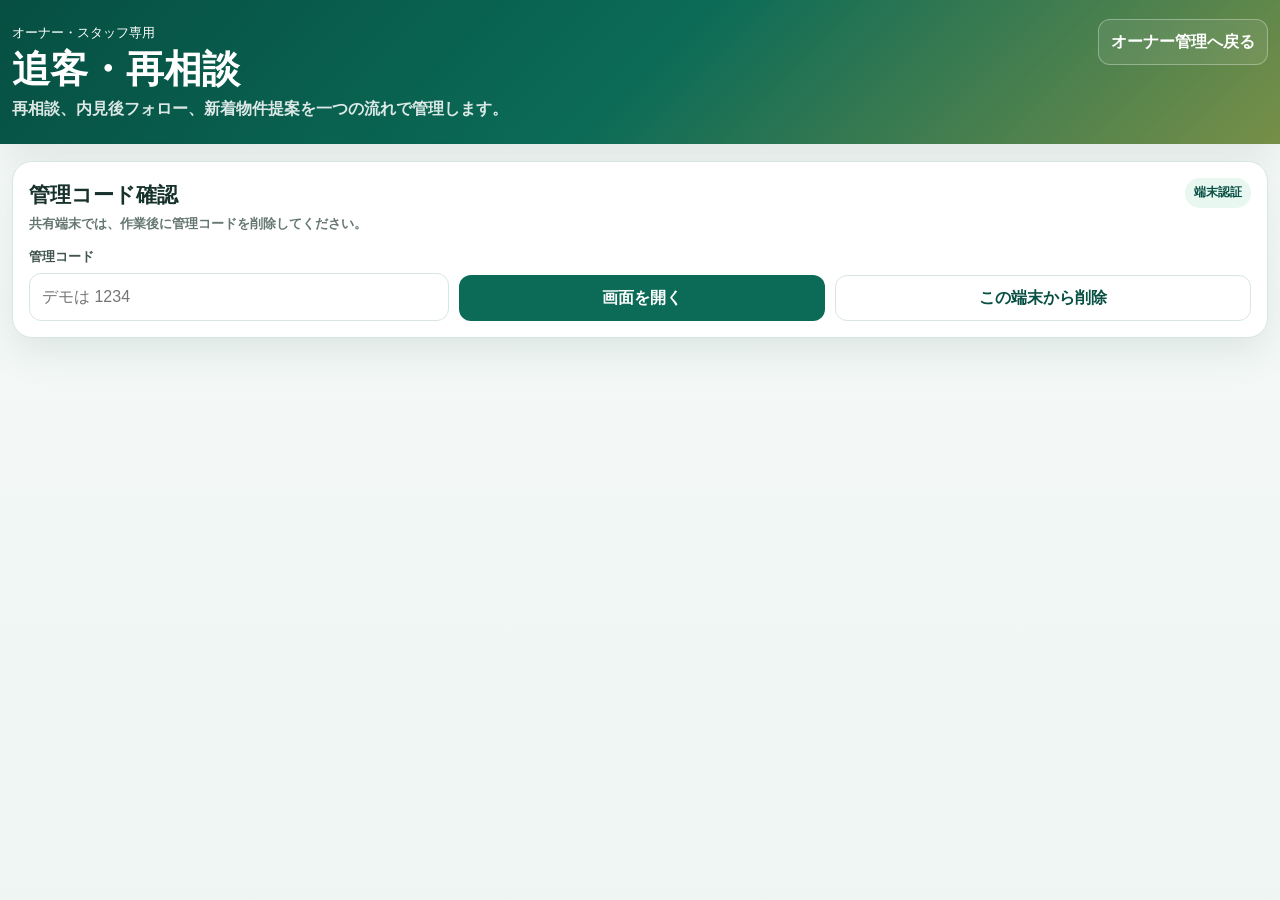
==== followup.html @ 40e758fb "feat(estate): prepare ESTATE-NEXT-8 follow-up center" ====
<!doctype html>
<html lang="ja">
<head>
  <meta charset="utf-8">
  <meta name="viewport" content="width=device-width,initial-scale=1,viewport-fit=cover">
  <meta name="description" content="DPRO 不動産・賃貸内見 LINEの追客・再相談管理画面です。">
  <title>DPRO 不動産・賃貸内見｜追客・再相談</title>
  <style>
    :root{--bg:#eef5f2;--card:#fff;--text:#17312b;--muted:#657771;--line:#d8e6e0;--main:#0b6b57;--main2:#064f42;--soft:#e8f7f0;--blue:#245dbf;--blue-soft:#eef4ff;--warn:#a56800;--warn-soft:#fff5dd;--danger:#b52b24;--danger-soft:#fff0ef;--shadow:0 14px 38px rgba(13,65,50,.10);--radius:20px}
    *{box-sizing:border-box}html{scroll-behavior:smooth}body{margin:0;min-height:100vh;background:linear-gradient(180deg,#f8fbfa,var(--bg));color:var(--text);font-family:-apple-system,BlinkMacSystemFont,"Segoe UI","Hiragino Sans","Yu Gothic",Meiryo,sans-serif;font-size:16px;line-height:1.65}button,input,select,textarea{font:inherit}button{cursor:pointer}button:disabled{opacity:.5;cursor:not-allowed}.hidden{display:none!important}
    .top{background:linear-gradient(135deg,var(--main2),var(--main),#778f48);color:#fff;padding:19px 0 22px;box-shadow:var(--shadow)}.wrap{width:min(1380px,calc(100% - 24px));margin:auto}.top-row{display:flex;align-items:flex-start;justify-content:space-between;gap:16px}.top h1{margin:2px 0 3px;font-size:clamp(25px,4vw,38px);line-height:1.2}.top p{margin:0;color:rgba(255,255,255,.86);font-weight:750}.back{display:inline-flex;text-decoration:none;border:1px solid rgba(255,255,255,.32);border-radius:12px;color:#fff;padding:9px 12px;font-weight:900;background:rgba(255,255,255,.08)}
    main{padding:17px 0 45px}.card{background:var(--card);border:1px solid var(--line);border-radius:var(--radius);box-shadow:var(--shadow);padding:16px;margin-bottom:14px}.card-head{display:flex;align-items:flex-start;justify-content:space-between;gap:12px;margin-bottom:12px}.card h2{margin:0;font-size:21px}.desc{color:var(--muted);font-size:13px;font-weight:750}.pill{display:inline-flex;border-radius:999px;padding:5px 9px;background:var(--soft);color:var(--main2);font-size:12px;font-weight:950}.pill.blue{background:var(--blue-soft);color:#1f4e9f}.pill.warn{background:var(--warn-soft);color:#805100}.pill.danger{background:var(--danger-soft);color:#8e211b}
    .auth-grid{display:grid;grid-template-columns:minmax(220px,420px) auto auto;gap:10px;align-items:end}.field label{display:block;color:#42564f;font-size:13px;font-weight:900;margin-bottom:5px}.input,.select,.textarea{width:100%;min-height:48px;border:1px solid var(--line);border-radius:12px;background:#fff;color:var(--text);padding:10px 12px;outline:none}.textarea{min-height:130px;resize:vertical}.input:focus,.select:focus,.textarea:focus{border-color:#79b5a1;box-shadow:0 0 0 4px rgba(11,107,87,.10)}.btn{border:0;border-radius:12px;min-height:46px;padding:9px 14px;background:var(--main);color:#fff;font-weight:950}.btn.secondary{background:var(--soft);color:var(--main2);border:1px solid #cae7dc}.btn.light{background:#fff;color:var(--main2);border:1px solid var(--line)}.btn.blue{background:var(--blue)}.btn.warn{background:var(--warn)}.btn.danger{background:var(--danger)}
    .tabs{display:flex;gap:7px;flex-wrap:wrap;position:sticky;top:0;z-index:8;background:rgba(238,245,242,.94);backdrop-filter:blur(12px);padding:9px 0}.tab{border:1px solid var(--line);background:#fff;color:#34463f;border-radius:999px;padding:8px 12px;font-size:13px;font-weight:950}.tab.active{background:var(--main);border-color:var(--main);color:#fff}.panel{display:none}.panel.active{display:block}
    .kpi{display:grid;grid-template-columns:repeat(4,minmax(0,1fr));gap:10px;margin-bottom:14px}.kpi-box{background:#fff;border:1px solid var(--line);border-radius:15px;padding:13px}.kpi-box strong{display:block;font-size:28px;line-height:1.15}.kpi-box span{color:var(--muted);font-size:12px;font-weight:900}.grid2{display:grid;grid-template-columns:1fr 1fr;gap:13px}.list{display:grid;gap:9px}.item{border:1px solid var(--line);border-radius:15px;padding:12px;background:#fff}.item-top{display:flex;justify-content:space-between;gap:10px;align-items:flex-start}.item-title{font-size:16px;font-weight:950}.meta{margin-top:3px;color:var(--muted);font-size:12px;font-weight:780}.note{margin-top:8px;background:#f7faf8;border:1px solid #e8efec;border-radius:10px;padding:8px;font-size:12px}.actions{display:flex;gap:7px;flex-wrap:wrap;margin-top:9px}.small{border:1px solid var(--line);border-radius:999px;background:#fff;color:#33463f;padding:7px 10px;font-size:12px;font-weight:900}.small.main{background:var(--soft);border-color:#cce8dc;color:var(--main2)}.small.blue{background:var(--blue-soft);border-color:#d8e4ff;color:#1d4ed8}.small.warn{background:var(--warn-soft);border-color:#f4dca8;color:#92400e}.small.danger{background:var(--danger-soft);border-color:#ffd0d0;color:#991b1b}
    .toolbar{display:grid;grid-template-columns:minmax(220px,1fr) minmax(180px,.45fr) auto;gap:9px;align-items:end;margin-bottom:12px}.candidate-grid{display:grid;grid-template-columns:repeat(3,minmax(0,1fr));gap:11px}.candidate{border:1px solid var(--line);border-radius:16px;background:#fff;padding:12px}.score{font-size:23px;font-weight:950;color:var(--main2)}.reason-list{display:flex;gap:5px;flex-wrap:wrap;margin-top:8px}.reason{border-radius:999px;background:var(--soft);color:var(--main2);font-size:11px;font-weight:900;padding:4px 7px}.excluded{border-left:4px solid var(--danger)}
    .form-grid{display:grid;grid-template-columns:1fr 1fr;gap:10px}.empty{border:1px dashed #bfd3cb;border-radius:14px;padding:20px;text-align:center;color:var(--muted);font-weight:850;background:#fbfdfc}.notice{border:1px solid #cbe7dc;background:var(--soft);color:var(--main2);border-radius:13px;padding:10px 12px;font-size:13px;font-weight:800;margin-top:9px}.notice.warn{background:var(--warn-soft);color:#784b00;border-color:#f1d99e}.toast{position:fixed;right:17px;bottom:17px;z-index:50;max-width:min(480px,calc(100vw - 34px));background:#064e3b;color:#fff;border-radius:13px;padding:12px 14px;box-shadow:0 18px 42px rgba(0,0,0,.22);opacity:0;transform:translateY(15px);pointer-events:none;transition:.18s;font-weight:850}.toast.show{opacity:1;transform:none}.toast.error{background:#7f1d1d}
    dialog{width:min(720px,calc(100% - 24px));border:0;border-radius:20px;padding:0;box-shadow:0 28px 80px rgba(0,0,0,.28);color:var(--text)}dialog::backdrop{background:rgba(5,30,24,.55);backdrop-filter:blur(3px)}.dialog-head{display:flex;justify-content:space-between;gap:10px;padding:17px;border-bottom:1px solid var(--line)}.dialog-body{padding:17px}
    @media(max-width:980px){.candidate-grid{grid-template-columns:1fr 1fr}.grid2{grid-template-columns:1fr}.kpi{grid-template-columns:1fr 1fr}}@media(max-width:660px){.top-row{display:block}.back{margin-top:10px}.auth-grid,.toolbar,.form-grid,.candidate-grid{grid-template-columns:1fr}.btn{width:100%}.actions .btn,.actions .small{width:auto;flex:1}.tabs{overflow:auto;flex-wrap:nowrap}.tab{white-space:nowrap}}
  </style>
</head>
<body>
  <header class="top">
    <div class="wrap top-row">
      <div><small>オーナー・スタッフ専用</small><h1>追客・再相談</h1><p>再相談、内見後フォロー、新着物件提案を一つの流れで管理します。</p></div>
      <a class="back" id="ownerBackLink" href="owner.html">オーナー管理へ戻る</a>
    </div>
  </header>

  <main class="wrap">
    <section class="card" id="authCard">
      <div class="card-head"><div><h2>管理コード確認</h2><div class="desc">共有端末では、作業後に管理コードを削除してください。</div></div><span class="pill">端末認証</span></div>
      <div class="auth-grid">
        <div class="field"><label for="adminCodeInput">管理コード</label><input class="input" id="adminCodeInput" type="password" autocomplete="current-password" placeholder="デモは 1234"></div>
        <button class="btn" id="loginBtn">画面を開く</button>
        <button class="btn light" id="clearCodeBtn">この端末から削除</button>
      </div>
    </section>

    <section id="appArea" class="hidden">
      <div class="tabs">
        <button class="tab active" data-panel="today">今日の追客</button>
        <button class="tab" data-panel="revisit">再相談依頼</button>
        <button class="tab" data-panel="proposal">物件提案</button>
        <button class="tab" data-panel="exclusion">除外条件</button>
      </div>

      <section class="panel active" id="panel-today">
        <div class="kpi" id="kpiArea"></div>
        <div class="card">
          <div class="card-head"><div><h2>今日対応する追客</h2><div class="desc">期限超過・本日期限・高優先度を先に表示します。</div></div><button class="btn secondary" id="generateBtn">内見後・再相談タスクを作成</button></div>
          <div class="list" id="taskList"></div>
        </div>
      </section>

      <section class="panel" id="panel-revisit">
        <div class="card">
          <div class="card-head"><div><h2>お客様からの再相談依頼</h2><div class="desc">「前回の条件でもう一度探す」から届いた依頼です。</div></div><button class="btn secondary" id="reloadRevisitBtn">最新に更新</button></div>
          <div class="list" id="revisitList"></div>
        </div>
      </section>

      <section class="panel" id="panel-proposal">
        <div class="card">
          <div class="card-head"><div><h2>条件に合う物件候補</h2><div class="desc">希望条件、除外条件、過去の提案履歴を照合します。</div></div><span class="pill blue">個別LINEコピー</span></div>
          <div class="toolbar">
            <div class="field"><label for="proposalCustomerSelect">対象顧客</label><select class="select" id="proposalCustomerSelect"><option value="">顧客を選択してください</option></select></div>
            <div class="field"><label for="includeProposedSelect">過去提案</label><select class="select" id="includeProposedSelect"><option value="0">除外する</option><option value="1">再表示する</option></select></div>
            <button class="btn" id="loadCandidateBtn">候補を表示</button>
          </div>
          <div class="notice" id="candidateSummary">対象顧客を選ぶと候補を計算します。</div>
          <div class="candidate-grid" id="candidateGrid" style="margin-top:12px"></div>
        </div>
      </section>

      <section class="panel" id="panel-exclusion">
        <div class="card">
          <div class="card-head"><div><h2>提案しない条件</h2><div class="desc">過去に断られた物件・地域・キーワードを保存し、候補から除外します。</div></div><span class="pill warn">誤提案防止</span></div>
          <div class="field"><label for="exclusionCustomerSelect">対象顧客</label><select class="select" id="exclusionCustomerSelect"><option value="">顧客を選択してください</option></select></div>
          <div class="form-grid" style="margin-top:10px">
            <div class="field"><label for="excludedPropertyIds">除外物件ID</label><textarea class="textarea" id="excludedPropertyIds" placeholder="カンマまたは改行で区切る"></textarea></div>
            <div class="field"><label for="excludedAreas">除外エリア</label><textarea class="textarea" id="excludedAreas" placeholder="例：中央区、駅南"></textarea></div>
            <div class="field"><label for="excludedKeywords">除外キーワード</label><textarea class="textarea" id="excludedKeywords" placeholder="例：1階、築古、坂道"></textarea></div>
            <div>
              <div class="field"><label for="maxRentOverride">家賃上限の上書き</label><input class="input" id="maxRentOverride" type="number" min="0" step="1000" placeholder="未入力なら希望条件を使用"></div>
              <div class="field"><label for="exclusionMemo">社内メモ</label><textarea class="textarea" id="exclusionMemo" placeholder="除外した理由や接客時の注意"></textarea></div>
            </div>
          </div>
          <div class="actions"><button class="btn" id="saveExclusionBtn">除外条件を保存</button><button class="btn light" id="clearExclusionBtn">入力をクリア</button></div>
          <div class="notice" id="exclusionNotice">対象顧客を選択してください。</div>
        </div>
      </section>
    </section>
  </main>

  <dialog id="messageDialog">
    <form method="dialog" onsubmit="return false">
      <div class="dialog-head"><div><h2 style="margin:0">個別LINE文面</h2><div class="desc" id="messageTarget">対象を確認してください。</div></div><button class="btn light" id="closeMessageBtn">閉じる</button></div>
      <div class="dialog-body">
        <input type="hidden" id="messageCustomerId"><input type="hidden" id="messagePropertyId"><input type="hidden" id="messageTaskId"><input type="hidden" id="messageScore">
        <div class="field"><label for="messagePreview">送信前確認・編集</label><textarea class="textarea" id="messagePreview" style="min-height:260px"></textarea></div>
        <div class="notice">自動送信は行いません。内容を確認してからコピーします。</div>
        <div class="actions"><button class="btn" id="copyMessageBtn">確認した文面をコピー</button></div>
      </div>
    </form>
  </dialog>

  <div class="toast" id="toast"></div>
  <script src="config.js?v=estate-next-8"></script>
  <script src="followup-api.js?v=estate-next-8"></script>
  <script>
    'use strict';
    const CONFIG=window.DPRO_ESTATE_CONFIG||{};
    const API=window.DPRO_ESTATE_FOLLOWUP_API;
    const STORAGE_KEY=CONFIG.storage?.adminCode||'dpro_estate_admin_code';
    const PANEL_KEY=CONFIG.storage?.followupPanel||'dpro_estate_followup_panel';
    const state={adminCode:'',authenticated:false,tasks:[],revisits:[],customers:[],candidates:[],exclusions:null,busy:false,currentPanel:'today',selectedCandidate:null};
    const $=id=>document.getElementById(id);
    const esc=value=>String(value??'').replace(/[&<>"']/g,c=>({'&':'&amp;','<':'&lt;','>':'&gt;','"':'&quot;',"'":'&#39;'}[c]));
    const today=()=>new Intl.DateTimeFormat('sv-SE',{timeZone:'Asia/Tokyo',year:'numeric',month:'2-digit',day:'2-digit'}).format(new Date());
    const fmtDate=value=>value?String(value).replaceAll('-','/'):'未設定';
    const yen=value=>Number(value||0).toLocaleString('ja-JP')+'円';
    const splitValues=value=>String(value||'').split(/[\n,、]/).map(v=>v.trim()).filter(Boolean).slice(0,100);
    function toast(message,type='ok'){const el=$('toast');el.textContent=message;el.className=`toast ${type==='error'?'error ':''}show`;clearTimeout(window.__fuToast);window.__fuToast=setTimeout(()=>el.className='toast',3500)}
    function pill(status){let cls='';if(['未対応','受付','保留'].includes(status))cls='warn';if(['対応中','コピー済み','内見希望'].includes(status))cls='blue';if(['取消','見送り'].includes(status))cls='danger';return `<span class="pill ${cls}">${esc(status||'未設定')}</span>`}
    function setBusy(flag){state.busy=flag;document.querySelectorAll('button').forEach(button=>button.disabled=flag)}
    async function legacy(path,query={}){const url=new URL((CONFIG.apiBase||'')+path);Object.entries(query).forEach(([k,v])=>{if(v!==''&&v!==null&&v!==undefined)url.searchParams.set(k,v)});const headers={'X-DPRO-Admin-Code':state.adminCode,'X-Admin-Code':state.adminCode};const response=await fetch(url,{headers,cache:'no-store'});const data=await response.json().catch(()=>({}));if(!response.ok||data?.ok===false)throw new Error(data?.error||`既存APIエラー ${response.status}`);return data}

    document.addEventListener('DOMContentLoaded',()=>{
      $('ownerBackLink').href=`${CONFIG.pageBase||'.'}/owner.html?v=estate-next-8`;
      state.adminCode=localStorage.getItem(STORAGE_KEY)||'';
      const demo=new URLSearchParams(location.search).get(CONFIG.demo?.queryKey||'demo')===(CONFIG.demo?.queryValue||'1');
      if(!state.adminCode&&demo)state.adminCode=CONFIG.demo?.adminCode||'1234';
      $('adminCodeInput').value=state.adminCode;
      document.querySelectorAll('.tab').forEach(button=>button.addEventListener('click',()=>openPanel(button.dataset.panel)));
      $('loginBtn').addEventListener('click',()=>authenticate(false));$('clearCodeBtn').addEventListener('click',clearCode);
      $('generateBtn').addEventListener('click',generateTasks);$('reloadRevisitBtn').addEventListener('click',loadRevisits);
      $('loadCandidateBtn').addEventListener('click',loadCandidates);$('proposalCustomerSelect').addEventListener('change',syncCustomerSelects);$('exclusionCustomerSelect').addEventListener('change',loadExclusions);
      $('saveExclusionBtn').addEventListener('click',saveExclusions);$('clearExclusionBtn').addEventListener('click',clearExclusionForm);
      $('closeMessageBtn').addEventListener('click',()=>$('messageDialog').close());$('copyMessageBtn').addEventListener('click',copyProposalMessage);
      const remembered=localStorage.getItem(PANEL_KEY)||'today';openPanel(['today','revisit','proposal','exclusion'].includes(remembered)?remembered:'today',false);
      if(state.adminCode)authenticate(true);
    });

    async function authenticate(silent){state.adminCode=$('adminCodeInput').value.trim();if(!state.adminCode){if(!silent)toast('管理コードを入力してください。','error');return}try{setBusy(true);await legacy('/api/admin/login');localStorage.setItem(STORAGE_KEY,state.adminCode);state.authenticated=true;$('authCard').classList.add('hidden');$('appArea').classList.remove('hidden');await Promise.all([loadTasks(),loadRevisits(),loadCustomers()]);if(!silent)toast('追客画面を開きました。')}catch(error){state.authenticated=false;$('authCard').classList.remove('hidden');$('appArea').classList.add('hidden');if(!silent)toast(error.message,'error')}finally{setBusy(false)}}
    function clearCode(){localStorage.removeItem(STORAGE_KEY);state.adminCode='';state.authenticated=false;$('adminCodeInput').value='';$('authCard').classList.remove('hidden');$('appArea').classList.add('hidden');toast('この端末の管理コードを削除しました。')}
    async function openPanel(name,load=true){state.currentPanel=name;localStorage.setItem(PANEL_KEY,name);document.querySelectorAll('.tab').forEach(b=>b.classList.toggle('active',b.dataset.panel===name));document.querySelectorAll('.panel').forEach(p=>p.classList.toggle('active',p.id===`panel-${name}`));if(!load||!state.authenticated)return;if(name==='today')await loadTasks();if(name==='revisit')await loadRevisits();if((name==='proposal'||name==='exclusion')&&!state.customers.length)await loadCustomers()}

    async function loadTasks(){try{const data=await API.listTasks(state.adminCode,{status:'open',limit:200});state.tasks=data.tasks||[];renderTasks();renderKpi()}catch(error){toast(error.message,'error')}}
    async function loadRevisits(){try{const data=await API.listRevisits(state.adminCode,{status:'open',limit:200});state.revisits=data.revisit_requests||[];renderRevisits();renderKpi()}catch(error){toast(error.message,'error')}}
    async function loadCustomers(){try{const data=await legacy('/api/admin/customers',{limit:200});state.customers=data.customers||[];const options='<option value="">顧客を選択してください</option>'+state.customers.map(c=>`<option value="${esc(c.id)}">${esc(c.customer_name||'名前未入力')}｜${esc(c.phone||'')}</option>`).join('');$('proposalCustomerSelect').innerHTML=options;$('exclusionCustomerSelect').innerHTML=options}catch(error){toast(error.message,'error')}}
    function renderKpi(){const open=state.tasks.filter(t=>!['完了','取消'].includes(t.status));const overdue=open.filter(t=>t.due_date&&t.due_date<today()).length;const dueToday=open.filter(t=>t.due_date===today()).length;const revisit=state.revisits.filter(r=>!['完了','取消'].includes(r.status)).length;$('kpiArea').innerHTML=`<div class="kpi-box"><strong>${open.length}</strong><span>未完了の追客</span></div><div class="kpi-box"><strong>${overdue}</strong><span>期限超過</span></div><div class="kpi-box"><strong>${dueToday}</strong><span>本日期限</span></div><div class="kpi-box"><strong>${revisit}</strong><span>再相談依頼</span></div>`}
    function renderTasks(){const rows=[...state.tasks].sort((a,b)=>`${a.due_date||'9999'}${a.priority==='高'?'0':'1'}`.localeCompare(`${b.due_date||'9999'}${b.priority==='高'?'0':'1'}`));$('taskList').innerHTML=rows.length?rows.map(taskHtml).join(''):'<div class="empty">未完了の追客はありません。</div>'}
    function taskHtml(t){const due=t.due_date?(t.due_date<today()?'期限超過：':'期限：')+fmtDate(t.due_date):'期限未設定';return `<article class="item"><div class="item-top"><div><div class="item-title">${esc(t.customer_name||'顧客')}様｜${esc(t.summary||taskTypeLabel(t.task_type))}</div><div class="meta">${esc(taskTypeLabel(t.task_type))} / ${esc(due)} / 担当：${esc(t.assigned_staff_name||'未設定')} / 優先度：${esc(t.priority||'通常')}</div></div>${pill(t.status)}</div><div class="note">${esc(t.memo||'メモなし')}</div><div class="actions"><button class="small blue" onclick="updateTaskStatus('${esc(t.id)}','対応中')">対応開始</button><button class="small main" onclick="openTaskMessage('${esc(t.id)}')">LINE文面</button><button class="small" onclick="openProposalForCustomer('${esc(t.customer_id)}','${esc(t.id)}')">物件候補</button><button class="small warn" onclick="postponeTask('${esc(t.id)}')">3日延期</button><button class="small" onclick="updateTaskStatus('${esc(t.id)}','完了')">完了</button></div></article>`}
    function taskTypeLabel(type){return {post_viewing:'内見後フォロー',revisit:'再相談対応',new_property:'新着物件提案',manual:'手動追客'}[type]||'追客'}
    async function generateTasks(){try{setBusy(true);const data=await API.generateTasks(state.adminCode);toast(`追客タスクを${data.created_count||0}件追加しました。`);await Promise.all([loadTasks(),loadRevisits()])}catch(error){toast(error.message,'error')}finally{setBusy(false)}}
    async function updateTaskStatus(id,status,dueDate=null){const task=state.tasks.find(t=>String(t.id)===String(id));if(!task)return;try{await API.updateTask(state.adminCode,{id,status,due_date:dueDate===null?task.due_date:dueDate,operation_id:API.newOperationId('task-status')});toast('追客状態を更新しました。');await loadTasks()}catch(error){toast(error.message,'error')}}
    async function postponeTask(id){const base=new Date();base.setDate(base.getDate()+3);await updateTaskStatus(id,'保留',base.toISOString().slice(0,10))}

    function renderRevisits(){$('revisitList').innerHTML=state.revisits.length?state.revisits.map(revisitHtml).join(''):'<div class="empty">新しい再相談依頼はありません。</div>'}
    function revisitHtml(r){const pref=r.preference_snapshot||{};const areas=Array.isArray(pref.desired_areas)?pref.desired_areas.join('・'):'未設定';return `<article class="item"><div class="item-top"><div><div class="item-title">顧客ID ${esc(r.customer_id)}｜${r.request_type==='new_search'?'新しい条件で探す':'前回条件でもう一度探す'}</div><div class="meta">受付：${fmtDate(String(r.created_at||'').slice(0,10))} / 期限：${fmtDate(r.due_date)} / 担当：${esc(r.assigned_staff_name||'未設定')}</div></div>${pill(r.status)}</div><div class="note">希望エリア：${esc(areas)} / 家賃上限：${pref.max_rent?yen(pref.max_rent):'未設定'} / 間取り：${esc((pref.floor_plans||[]).join('・')||'未設定')}<br>${esc(r.staff_memo||'')}</div><div class="actions"><button class="small blue" onclick="updateRevisit('${esc(r.id)}','対応中')">対応開始</button><button class="small" onclick="openProposalForCustomer('${esc(r.customer_id)}','')">物件候補</button><button class="small main" onclick="updateRevisit('${esc(r.id)}','完了')">完了</button><button class="small danger" onclick="updateRevisit('${esc(r.id)}','取消')">取消</button></div></article>`}
    async function updateRevisit(id,status){try{await API.updateRevisit(state.adminCode,{id,status,due_date:status==='対応中'?today():undefined,operation_id:API.newOperationId('revisit-status')});toast('再相談依頼を更新しました。');await Promise.all([loadRevisits(),loadTasks()])}catch(error){toast(error.message,'error')}}

    function syncCustomerSelects(){const id=$('proposalCustomerSelect').value;if(id)$('exclusionCustomerSelect').value=id}
    async function openProposalForCustomer(customerId,taskId){await openPanel('proposal');$('proposalCustomerSelect').value=customerId;$('proposalCustomerSelect').dataset.taskId=taskId||'';await loadCandidates()}
    async function loadCandidates(){const customerId=$('proposalCustomerSelect').value;if(!customerId){toast('対象顧客を選択してください。','error');return}try{setBusy(true);const data=await API.candidates(state.adminCode,customerId,$('includeProposedSelect').value==='1');state.candidates=data.candidates||[];state.exclusions=data.exclusions||null;const customer=state.customers.find(c=>String(c.id)===String(customerId));$('candidateSummary').textContent=`${customer?.customer_name||'対象顧客'}様：候補${state.candidates.length}件 / 除外${data.excluded_count||0}件 / 過去提案${data.proposed_count||0}件`;$('candidateGrid').innerHTML=state.candidates.length?state.candidates.map(candidateHtml).join(''):'<div class="empty">現在の条件に合う未提案物件はありません。</div>'}catch(error){toast(error.message,'error')}finally{setBusy(false)}}
    function candidateHtml(row){const p=row.property||{};return `<article class="candidate"><div class="item-top"><div><div class="item-title">${esc(p.property_name||'物件名未設定')}</div><div class="meta">${esc(p.area_name||'-')} / ${yen((p.rent_amount||0)+(p.management_fee||0))} / ${esc(p.floor_plan||'-')}</div></div><div class="score">${Number(row.match_score||0)}点</div></div><div class="reason-list">${(row.match_reasons||[]).map(reason=>`<span class="reason">${esc(reason)}</span>`).join('')}</div><div class="note">${esc(p.public_memo||p.internal_memo||p.address||'')}</div><div class="actions"><button class="small main" onclick="openProposalMessage('${esc(p.id)}')">提案文面</button><button class="small danger" onclick="excludeProperty('${esc(p.id)}')">この物件を除外</button></div></article>`}
    function openProposalMessage(propertyId){const candidate=state.candidates.find(c=>String(c.property?.id)===String(propertyId));if(!candidate)return;const p=candidate.property||{};const customerId=$('proposalCustomerSelect').value;const customer=state.customers.find(c=>String(c.id)===String(customerId));state.selectedCandidate=candidate;$('messageCustomerId').value=customerId;$('messagePropertyId').value=propertyId;$('messageTaskId').value=$('proposalCustomerSelect').dataset.taskId||'';$('messageScore').value=String(candidate.match_score||0);$('messageTarget').textContent=`${customer?.customer_name||'お客様'}様｜${p.property_name||'物件'}`;$('messagePreview').value=`${customer?.customer_name||''}様\n\nご希望条件に近い物件が見つかりましたので、ご案内いたします。\n\n【${p.property_name||'物件名'}】\nエリア：${p.area_name||'-'}\n家賃・管理費：約${yen((p.rent_amount||0)+(p.management_fee||0))}\n間取り：${p.floor_plan||'-'}\n\nご興味がありましたら、内見可能な日時をいくつかお知らせください。\n内容をご確認のうえ、ご不明点もお気軽にご連絡ください。`;$('messageDialog').showModal()}
    async function copyProposalMessage(){const text=$('messagePreview').value.trim();if(!text){toast('文面を確認してください。','error');return}const candidate=state.selectedCandidate||{};const p=candidate.property||{};try{await navigator.clipboard.writeText(text);await API.createProposal(state.adminCode,{customer_id:$('messageCustomerId').value,property_id:$('messagePropertyId').value,followup_task_id:$('messageTaskId').value||null,proposal_status:'コピー済み',match_score:Number($('messageScore').value||0),match_reasons:candidate.match_reasons||[],property_name:p.property_name,area_name:p.area_name,rent_amount:(p.rent_amount||0)+(p.management_fee||0),floor_plan:p.floor_plan,proposed_at:new Date().toISOString(),operation_id:API.newOperationId('proposal-copy')});toast('文面をコピーし、提案履歴を保存しました。');$('messageDialog').close();await loadCandidates()}catch(error){toast(error.message,'error')}}
    function openTaskMessage(id){const task=state.tasks.find(t=>String(t.id)===String(id));if(!task)return;const customer=state.customers.find(c=>String(c.id)===String(task.customer_id));$('messageCustomerId').value=task.customer_id;$('messagePropertyId').value='';$('messageTaskId').value=task.id;$('messageScore').value='0';state.selectedCandidate=null;$('messageTarget').textContent=`${task.customer_name||customer?.customer_name||'お客様'}様｜${taskTypeLabel(task.task_type)}`;$('messagePreview').value=task.task_type==='post_viewing'?`${task.customer_name||customer?.customer_name||''}様\n\n先日は内見いただき、ありがとうございました。\nお部屋の印象や気になった点はいかがでしたでしょうか。\n申込のご希望、別条件でのお探し、追加の内見など、ご希望をお知らせください。`:`${task.customer_name||customer?.customer_name||''}様\n\nお部屋探しのご相談をいただき、ありがとうございます。\n前回のご希望条件を確認し、候補物件をお探ししています。\n条件の変更や追加のご希望がございましたら、お知らせください。`;$('messageDialog').showModal()}

    async function loadExclusions(){const customerId=$('exclusionCustomerSelect').value;if(!customerId){clearExclusionForm();return}try{const data=await API.getExclusions(state.adminCode,customerId);const row=data.exclusions||{};state.exclusions=row;$('excludedPropertyIds').value=(row.excluded_property_ids||[]).join('\n');$('excludedAreas').value=(row.excluded_areas||[]).join('\n');$('excludedKeywords').value=(row.excluded_keywords||[]).join('\n');$('maxRentOverride').value=row.max_rent_override||'';$('exclusionMemo').value=row.memo||'';$('exclusionNotice').textContent=row.id?'保存済みの除外条件を表示しています。':'除外条件はまだ登録されていません。'}catch(error){toast(error.message,'error')}}
    async function saveExclusions(){const customerId=$('exclusionCustomerSelect').value;if(!customerId){toast('対象顧客を選択してください。','error');return}try{await API.saveExclusions(state.adminCode,{customer_id:customerId,excluded_property_ids:splitValues($('excludedPropertyIds').value),excluded_areas:splitValues($('excludedAreas').value),excluded_keywords:splitValues($('excludedKeywords').value),max_rent_override:$('maxRentOverride').value===''?null:Number($('maxRentOverride').value),memo:$('exclusionMemo').value.trim(),operation_id:API.newOperationId('exclusion-save')});toast('除外条件を保存しました。');await loadExclusions()}catch(error){toast(error.message,'error')}}
    function clearExclusionForm(){$('excludedPropertyIds').value='';$('excludedAreas').value='';$('excludedKeywords').value='';$('maxRentOverride').value='';$('exclusionMemo').value='';$('exclusionNotice').textContent='入力をクリアしました。保存するまでは反映されません。'}
    async function excludeProperty(propertyId){const customerId=$('proposalCustomerSelect').value;if(!customerId)return;try{const data=await API.getExclusions(state.adminCode,customerId);const row=data.exclusions||{};const ids=[...new Set([...(row.excluded_property_ids||[]),propertyId])];await API.saveExclusions(state.adminCode,{customer_id:customerId,excluded_property_ids:ids,excluded_areas:row.excluded_areas||[],excluded_keywords:row.excluded_keywords||[],max_rent_override:row.max_rent_override??null,memo:row.memo||'',operation_id:API.newOperationId('exclude-property')});toast('この物件を除外条件へ追加しました。');await loadCandidates()}catch(error){toast(error.message,'error')}}
  </script>
</body>
</html>
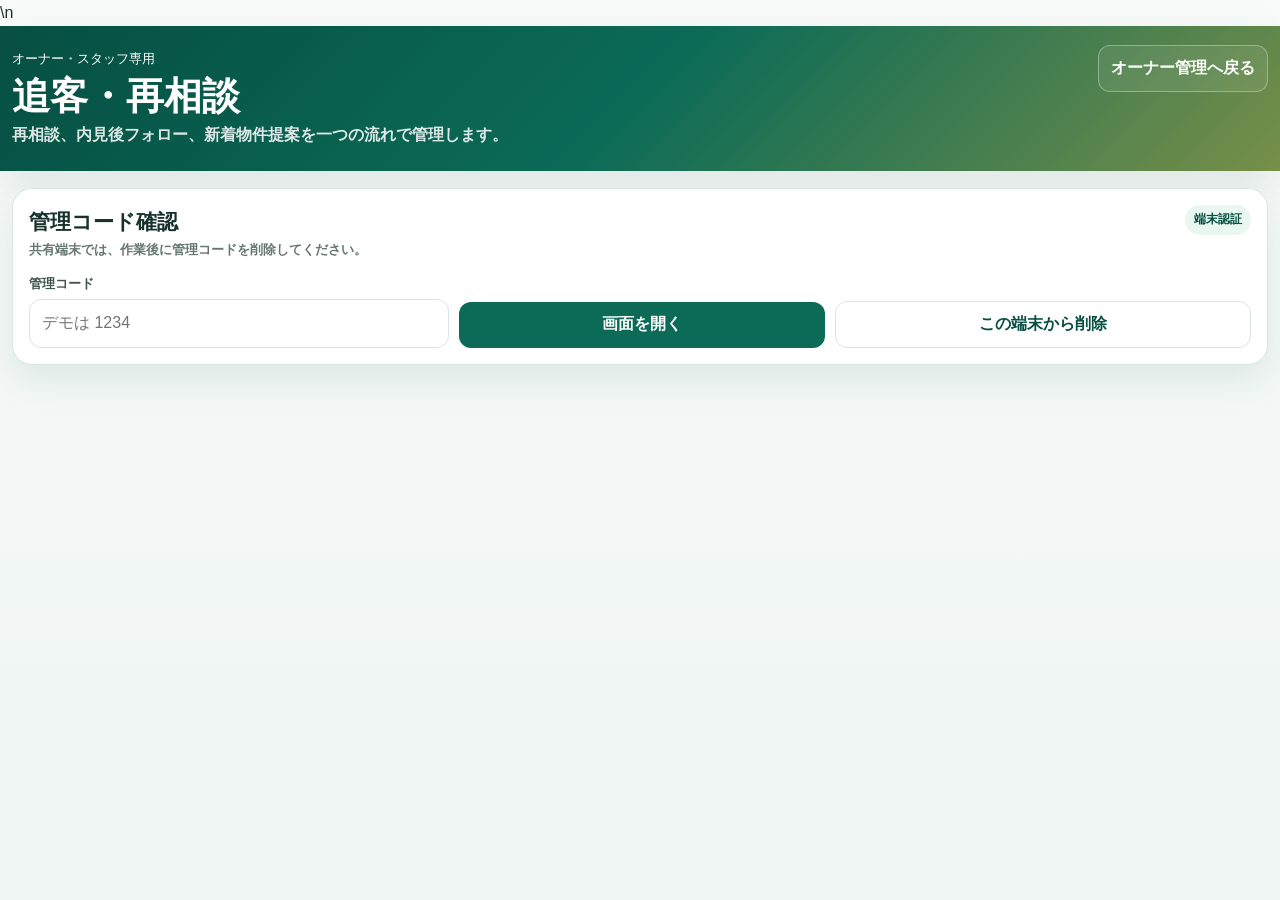
==== commit 41108e46: "Fix DPRO ESTATE followup authentication endpoint" ====
--- a/followup.html
+++ b/followup.html
@@ -19,7 +19,7 @@
     @media(max-width:980px){.candidate-grid{grid-template-columns:1fr 1fr}.grid2{grid-template-columns:1fr}.kpi{grid-template-columns:1fr 1fr}}@media(max-width:660px){.top-row{display:block}.back{margin-top:10px}.auth-grid,.toolbar,.form-grid,.candidate-grid{grid-template-columns:1fr}.btn{width:100%}.actions .btn,.actions .small{width:auto;flex:1}.tabs{overflow:auto;flex-wrap:nowrap}.tab{white-space:nowrap}}
   </style>
 </head>
-<body>
+<body>\n  <!-- ESTATE-NEXT-10-HOTFIX-FOLLOWUP-AUTH-R2 / 20260725 -->
   <header class="top">
     <div class="wrap top-row">
       <div><small>オーナー・スタッフ専用</small><h1>追客・再相談</h1><p>再相談、内見後フォロー、新着物件提案を一つの流れで管理します。</p></div>
@@ -106,8 +106,8 @@
   </dialog>
 
   <div class="toast" id="toast"></div>
-  <script src="config.js?v=estate-next-8"></script>
-  <script src="followup-api.js?v=estate-next-8"></script>
+  <script src="config.js?v=estate-next-10-followup-auth-r2"></script>
+  <script src="followup-api.js?v=estate-next-10-followup-auth-r2"></script>
   <script>
     'use strict';
     const CONFIG=window.DPRO_ESTATE_CONFIG||{};
@@ -127,7 +127,7 @@
     async function legacy(path,query={}){const url=new URL((CONFIG.apiBase||'')+path);Object.entries(query).forEach(([k,v])=>{if(v!==''&&v!==null&&v!==undefined)url.searchParams.set(k,v)});const headers={'X-DPRO-Admin-Code':state.adminCode,'X-Admin-Code':state.adminCode};const response=await fetch(url,{headers,cache:'no-store'});const data=await response.json().catch(()=>({}));if(!response.ok||data?.ok===false)throw new Error(data?.error||`既存APIエラー ${response.status}`);return data}
 
     document.addEventListener('DOMContentLoaded',()=>{
-      $('ownerBackLink').href=`${CONFIG.pageBase||'.'}/owner.html?v=estate-next-8`;
+      $('ownerBackLink').href=`${CONFIG.pageBase||'.'}/owner.html?v=estate-next-10-followup-auth-r2`;
       state.adminCode=localStorage.getItem(STORAGE_KEY)||'';
       const demo=new URLSearchParams(location.search).get(CONFIG.demo?.queryKey||'demo')===(CONFIG.demo?.queryValue||'1');
       if(!state.adminCode&&demo)state.adminCode=CONFIG.demo?.adminCode||'1234';
@@ -142,7 +142,7 @@
       if(state.adminCode)authenticate(true);
     });
 
-    async function authenticate(silent){state.adminCode=$('adminCodeInput').value.trim();if(!state.adminCode){if(!silent)toast('管理コードを入力してください。','error');return}try{setBusy(true);await legacy('/api/admin/login');localStorage.setItem(STORAGE_KEY,state.adminCode);state.authenticated=true;$('authCard').classList.add('hidden');$('appArea').classList.remove('hidden');await Promise.all([loadTasks(),loadRevisits(),loadCustomers()]);if(!silent)toast('追客画面を開きました。')}catch(error){state.authenticated=false;$('authCard').classList.remove('hidden');$('appArea').classList.add('hidden');if(!silent)toast(error.message,'error')}finally{setBusy(false)}}
+    async function authenticate(silent){state.adminCode=$('adminCodeInput').value.trim();if(!state.adminCode){if(!silent)toast('管理コードを入力してください。','error');return}try{setBusy(true);await API.listTasks(state.adminCode,{status:'open',limit:1});localStorage.setItem(STORAGE_KEY,state.adminCode);state.authenticated=true;$('authCard').classList.add('hidden');$('appArea').classList.remove('hidden');await Promise.all([loadTasks(),loadRevisits(),loadCustomers()]);if(!silent)toast('追客画面を開きました。')}catch(error){state.authenticated=false;$('authCard').classList.remove('hidden');$('appArea').classList.add('hidden');if(!silent)toast(error.message,'error')}finally{setBusy(false)}}
     function clearCode(){localStorage.removeItem(STORAGE_KEY);state.adminCode='';state.authenticated=false;$('adminCodeInput').value='';$('authCard').classList.remove('hidden');$('appArea').classList.add('hidden');toast('この端末の管理コードを削除しました。')}
     async function openPanel(name,load=true){state.currentPanel=name;localStorage.setItem(PANEL_KEY,name);document.querySelectorAll('.tab').forEach(b=>b.classList.toggle('active',b.dataset.panel===name));document.querySelectorAll('.panel').forEach(p=>p.classList.toggle('active',p.id===`panel-${name}`));if(!load||!state.authenticated)return;if(name==='today')await loadTasks();if(name==='revisit')await loadRevisits();if((name==='proposal'||name==='exclusion')&&!state.customers.length)await loadCustomers()}
 
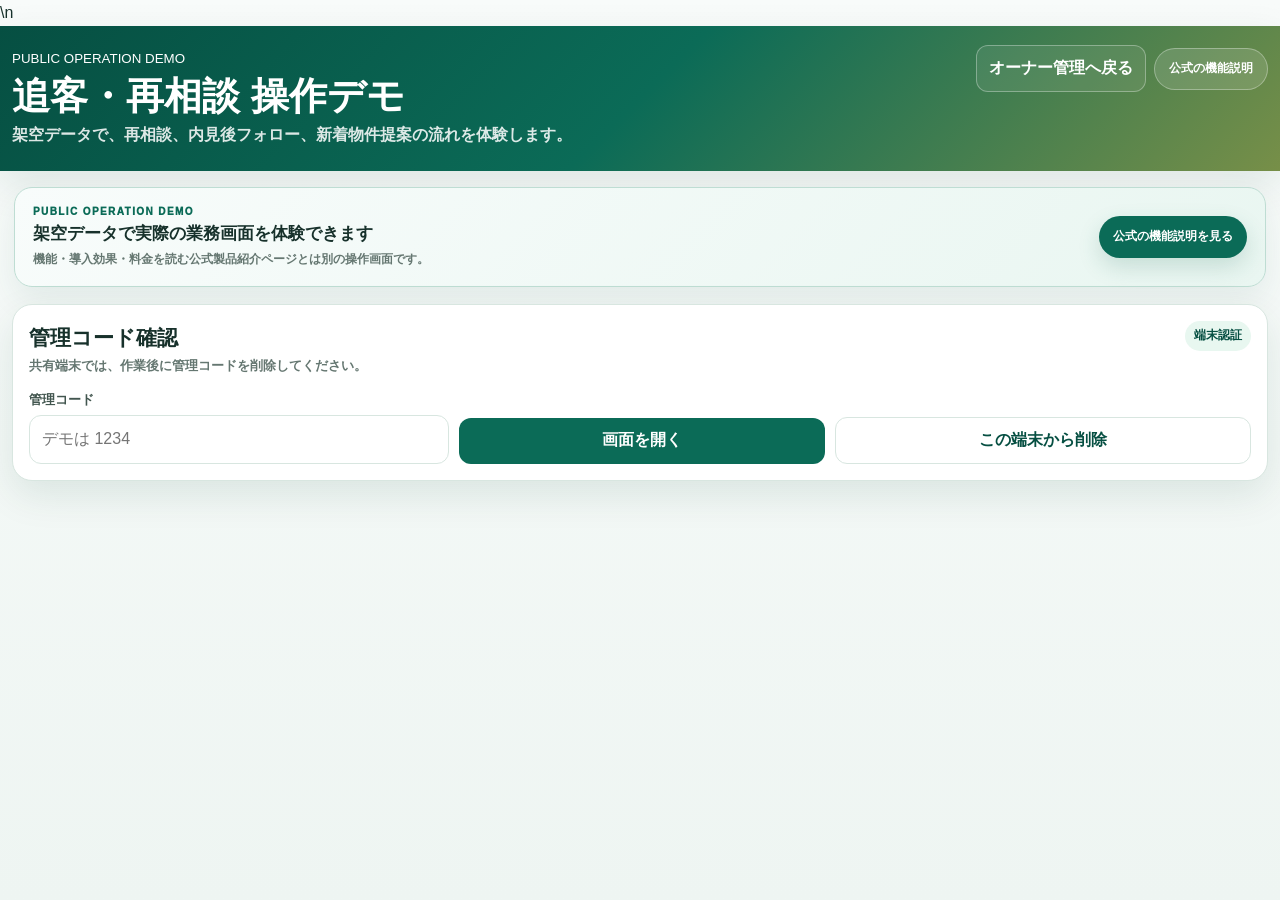
==== commit fe59dadb: "STEP DPRO-SYSTEMS-6-R4 clarify estate operation demo" ====
--- a/followup.html
+++ b/followup.html
@@ -4,7 +4,7 @@
   <meta charset="utf-8">
   <meta name="viewport" content="width=device-width,initial-scale=1,viewport-fit=cover">
   <meta name="description" content="DPRO 不動産・賃貸内見 LINEの追客・再相談管理画面です。">
-  <title>DPRO 不動産・賃貸内見｜追客・再相談</title>
+  <title>DPRO 不動産・賃貸内見｜公開操作デモ・追客・再相談</title>
   <style>
     :root{--bg:#eef5f2;--card:#fff;--text:#17312b;--muted:#657771;--line:#d8e6e0;--main:#0b6b57;--main2:#064f42;--soft:#e8f7f0;--blue:#245dbf;--blue-soft:#eef4ff;--warn:#a56800;--warn-soft:#fff5dd;--danger:#b52b24;--danger-soft:#fff0ef;--shadow:0 14px 38px rgba(13,65,50,.10);--radius:20px}
     *{box-sizing:border-box}html{scroll-behavior:smooth}body{margin:0;min-height:100vh;background:linear-gradient(180deg,#f8fbfa,var(--bg));color:var(--text);font-family:-apple-system,BlinkMacSystemFont,"Segoe UI","Hiragino Sans","Yu Gothic",Meiryo,sans-serif;font-size:16px;line-height:1.65}button,input,select,textarea{font:inherit}button{cursor:pointer}button:disabled{opacity:.5;cursor:not-allowed}.hidden{display:none!important}
@@ -17,15 +17,118 @@
     .form-grid{display:grid;grid-template-columns:1fr 1fr;gap:10px}.empty{border:1px dashed #bfd3cb;border-radius:14px;padding:20px;text-align:center;color:var(--muted);font-weight:850;background:#fbfdfc}.notice{border:1px solid #cbe7dc;background:var(--soft);color:var(--main2);border-radius:13px;padding:10px 12px;font-size:13px;font-weight:800;margin-top:9px}.notice.warn{background:var(--warn-soft);color:#784b00;border-color:#f1d99e}.toast{position:fixed;right:17px;bottom:17px;z-index:50;max-width:min(480px,calc(100vw - 34px));background:#064e3b;color:#fff;border-radius:13px;padding:12px 14px;box-shadow:0 18px 42px rgba(0,0,0,.22);opacity:0;transform:translateY(15px);pointer-events:none;transition:.18s;font-weight:850}.toast.show{opacity:1;transform:none}.toast.error{background:#7f1d1d}
     dialog{width:min(720px,calc(100% - 24px));border:0;border-radius:20px;padding:0;box-shadow:0 28px 80px rgba(0,0,0,.28);color:var(--text)}dialog::backdrop{background:rgba(5,30,24,.55);backdrop-filter:blur(3px)}.dialog-head{display:flex;justify-content:space-between;gap:10px;padding:17px;border-bottom:1px solid var(--line)}.dialog-body{padding:17px}
     @media(max-width:980px){.candidate-grid{grid-template-columns:1fr 1fr}.grid2{grid-template-columns:1fr}.kpi{grid-template-columns:1fr 1fr}}@media(max-width:660px){.top-row{display:block}.back{margin-top:10px}.auth-grid,.toolbar,.form-grid,.candidate-grid{grid-template-columns:1fr}.btn{width:100%}.actions .btn,.actions .small{width:auto;flex:1}.tabs{overflow:auto;flex-wrap:nowrap}.tab{white-space:nowrap}}
-  </style>
+  
+/* DPRO-SYSTEMS-6 ESTATE OPERATION DEMO */
+.operation-demo-banner{
+  width:min(1180px,calc(100% - 28px));
+  margin:16px auto 0;
+  padding:16px 18px;
+  display:flex;
+  align-items:center;
+  justify-content:space-between;
+  gap:20px;
+  border:1px solid #beddd3;
+  border-radius:18px;
+  background:linear-gradient(135deg,#f8fcfb,#e9f6f1);
+  box-shadow:0 13px 32px rgba(18,74,59,.08);
+}
+.operation-demo-banner>div{display:flex;flex-direction:column}
+.operation-demo-banner small{
+  color:var(--main,#1f6f5b);
+  font-size:10px;
+  font-weight:1000;
+  letter-spacing:.14em;
+}
+.operation-demo-banner strong{
+  margin-top:2px;
+  font-size:17px;
+  line-height:1.45;
+}
+.operation-demo-banner span{
+  margin-top:3px;
+  color:var(--muted,#64746e);
+  font-size:12px;
+  font-weight:750;
+}
+.operation-demo-banner a,
+.official-demo-link{
+  flex:0 0 auto;
+  min-height:42px;
+  display:inline-flex;
+  align-items:center;
+  justify-content:center;
+  padding:8px 14px;
+  border-radius:999px;
+  color:#fff!important;
+  background:var(--main,#1f6f5b);
+  text-decoration:none!important;
+  font-size:12px;
+  font-weight:950;
+  box-shadow:0 9px 22px rgba(31,111,91,.18);
+}
+.operation-demo-banner.compact{
+  width:min(1320px,calc(100% - 28px));
+}
+.operation-demo-page .hero-actions{
+  grid-template-columns:repeat(4,minmax(0,1fr));
+}
+.operation-demo-page .sidebar .official-demo-link{
+  width:100%;
+  justify-content:flex-start;
+  border-radius:13px;
+  background:rgba(255,255,255,.15);
+  box-shadow:none;
+}
+.operation-demo-page .top-actions .official-demo-link,
+.operation-demo-page .top-status .official-demo-link,
+.operation-demo-page .status .official-demo-link{
+  min-height:36px;
+  padding:6px 10px;
+  border:1px solid rgba(255,255,255,.3);
+  background:rgba(255,255,255,.13);
+  box-shadow:none;
+}
+.demo-top-links{
+  display:flex;
+  align-items:center;
+  justify-content:flex-end;
+  gap:8px;
+  flex-wrap:wrap;
+}
+.demo-top-links .official-demo-link{
+  border:1px solid rgba(255,255,255,.32);
+  background:rgba(255,255,255,.13);
+  box-shadow:none;
+}
+@media(max-width:860px){
+  .operation-demo-page .hero-actions{grid-template-columns:repeat(2,minmax(0,1fr))}
+}
+@media(max-width:640px){
+  .operation-demo-banner{
+    align-items:flex-start;
+    flex-direction:column;
+  }
+  .operation-demo-banner a{width:100%}
+  .operation-demo-page .hero-actions{grid-template-columns:1fr}
+  .demo-top-links{justify-content:flex-start;margin-top:10px}
+}
+</style>
 </head>
-<body>\n  <!-- ESTATE-NEXT-10-HOTFIX-FOLLOWUP-AUTH-R2 / 20260725 -->
+<body class="operation-demo-page">\n  <!-- ESTATE-NEXT-10-HOTFIX-FOLLOWUP-AUTH-R2 / 20260725 -->
   <header class="top">
     <div class="wrap top-row">
-      <div><small>オーナー・スタッフ専用</small><h1>追客・再相談</h1><p>再相談、内見後フォロー、新着物件提案を一つの流れで管理します。</p></div>
-      <a class="back" id="ownerBackLink" href="owner.html">オーナー管理へ戻る</a>
+      <div><small>PUBLIC OPERATION DEMO</small><h1>追客・再相談 操作デモ</h1><p>架空データで、再相談、内見後フォロー、新着物件提案の流れを体験します。</p></div>
+      <div class="demo-top-links"><a class="back" id="ownerBackLink" href="owner.html">オーナー管理へ戻る</a><a class="official-demo-link" href="https://dpro-shop.com/systems/estate">公式の機能説明</a></div>
     </div>
   </header>
+<section class="operation-demo-banner compact" aria-label="公開操作デモの案内">
+  <div>
+    <small>PUBLIC OPERATION DEMO</small>
+    <strong>架空データで実際の業務画面を体験できます</strong>
+    <span>機能・導入効果・料金を読む公式製品紹介ページとは別の操作画面です。</span>
+  </div>
+  <a href="https://dpro-shop.com/systems/estate">公式の機能説明を見る</a>
+</section>
 
   <main class="wrap">
     <section class="card" id="authCard">
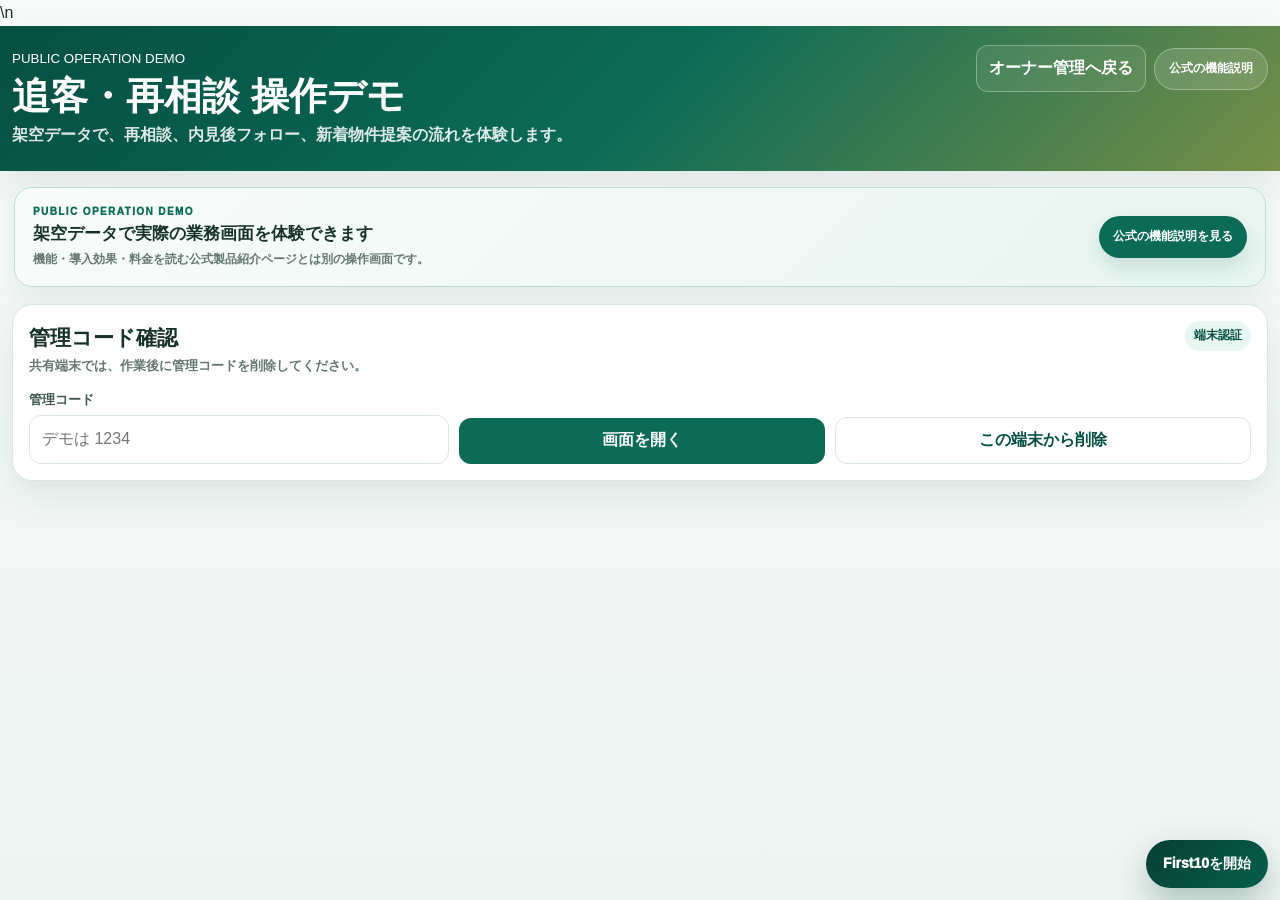
==== commit 57d080e1: "Add files via upload" ====
--- a/followup.html
+++ b/followup.html
@@ -113,6 +113,7 @@
   .demo-top-links{justify-content:flex-start;margin-top:10px}
 }
 </style>
+  <link rel="stylesheet" href="tutorial.css?v=estate-tutorial-r3">
 </head>
 <body class="operation-demo-page">\n  <!-- ESTATE-NEXT-10-HOTFIX-FOLLOWUP-AUTH-R2 / 20260725 -->
   <header class="top">
@@ -277,5 +278,6 @@
     function clearExclusionForm(){$('excludedPropertyIds').value='';$('excludedAreas').value='';$('excludedKeywords').value='';$('maxRentOverride').value='';$('exclusionMemo').value='';$('exclusionNotice').textContent='入力をクリアしました。保存するまでは反映されません。'}
     async function excludeProperty(propertyId){const customerId=$('proposalCustomerSelect').value;if(!customerId)return;try{const data=await API.getExclusions(state.adminCode,customerId);const row=data.exclusions||{};const ids=[...new Set([...(row.excluded_property_ids||[]),propertyId])];await API.saveExclusions(state.adminCode,{customer_id:customerId,excluded_property_ids:ids,excluded_areas:row.excluded_areas||[],excluded_keywords:row.excluded_keywords||[],max_rent_override:row.max_rent_override??null,memo:row.memo||'',operation_id:API.newOperationId('exclude-property')});toast('この物件を除外条件へ追加しました。');await loadCandidates()}catch(error){toast(error.message,'error')}}
   </script>
+  <script src="tutorial.js?v=estate-tutorial-r3"></script>
 </body>
 </html>
--- a/tutorial.css
+++ b/tutorial.css
@@ -0,0 +1,296 @@
+/* DPRO TUTORIAL STANDARD V1.1 / ESTATE R3 */
+:root {
+  --dpro-tutorial-green: #075f4b;
+  --dpro-tutorial-deep: #063f34;
+  --dpro-tutorial-gold: #c58b2a;
+  --dpro-tutorial-ink: #17241f;
+  --dpro-tutorial-muted: #5d6d66;
+  --dpro-tutorial-line: #cfe0da;
+  --dpro-tutorial-surface: #ffffff;
+  --dpro-tutorial-focus: #ffb703;
+}
+
+#dproTutorialRoot,
+#dproTutorialRoot * {
+  box-sizing: border-box;
+}
+
+#dproTutorialRoot {
+  position: relative;
+  z-index: 2147483000;
+  font-family: -apple-system, BlinkMacSystemFont, "Segoe UI", "Noto Sans JP", "Yu Gothic UI", Meiryo, sans-serif;
+  color: var(--dpro-tutorial-ink);
+}
+
+#dproTutorialLauncher {
+  position: fixed;
+  right: max(12px, env(safe-area-inset-right));
+  bottom: max(12px, env(safe-area-inset-bottom));
+  z-index: 2147483003;
+  min-height: 48px;
+  max-width: calc(100vw - 24px);
+  padding: 10px 17px;
+  border: 0;
+  border-radius: 999px;
+  color: #fff;
+  background: linear-gradient(135deg, var(--dpro-tutorial-deep), var(--dpro-tutorial-green));
+  box-shadow: 0 15px 34px rgba(6, 63, 52, .28);
+  font: inherit;
+  font-size: 14px;
+  font-weight: 950;
+  cursor: pointer;
+}
+
+#dproTutorialLauncher[hidden],
+#dproTutorialCard[hidden],
+#dproTutorialHighlight[hidden] {
+  display: none !important;
+}
+
+#dproTutorialHighlight {
+  position: fixed;
+  z-index: 2147483001;
+  pointer-events: none;
+  border: 4px solid var(--dpro-tutorial-gold);
+  border-radius: 16px;
+  background: rgba(255, 247, 218, .08);
+  box-shadow: 0 0 0 9999px rgba(4, 28, 23, .22), 0 0 0 7px rgba(197, 139, 42, .24);
+  transition: left .16s ease, top .16s ease, width .16s ease, height .16s ease;
+}
+
+#dproTutorialCard {
+  position: fixed;
+  left: max(12px, env(safe-area-inset-left));
+  top: max(12px, env(safe-area-inset-top));
+  z-index: 2147483002;
+  width: min(390px, calc(100vw - 24px));
+  max-height: calc(100dvh - 24px);
+  overflow: auto;
+  overscroll-behavior: contain;
+  border: 1px solid var(--dpro-tutorial-line);
+  border-radius: 20px;
+  background: var(--dpro-tutorial-surface);
+  box-shadow: 0 25px 70px rgba(8, 45, 37, .30);
+}
+
+.dpro-tutorial-header {
+  width: 100%;
+  min-height: 42px;
+  display: flex;
+  align-items: center;
+  justify-content: space-between;
+  gap: 10px;
+  padding: 9px 12px;
+  border: 0;
+  border-radius: 19px 19px 0 0;
+  color: #fff;
+  background: linear-gradient(135deg, var(--dpro-tutorial-deep), var(--dpro-tutorial-green));
+  font: inherit;
+  font-size: 12px;
+  font-weight: 950;
+}
+
+.dpro-tutorial-handle {
+  flex: 1;
+  min-height: 34px;
+  display: flex;
+  align-items: center;
+  cursor: grab;
+  touch-action: none;
+  user-select: none;
+}
+
+.dpro-tutorial-handle:active {
+  cursor: grabbing;
+}
+
+.dpro-tutorial-handle-mark {
+  letter-spacing: .08em;
+}
+
+.dpro-tutorial-close {
+  min-width: 38px;
+  min-height: 34px;
+  padding: 5px 9px;
+  border: 1px solid rgba(255,255,255,.42);
+  border-radius: 999px;
+  color: #fff;
+  background: rgba(255,255,255,.13);
+  font: inherit;
+  font-weight: 950;
+  cursor: pointer;
+}
+
+.dpro-tutorial-body {
+  padding: 16px;
+}
+
+.dpro-tutorial-progress-row {
+  display: flex;
+  align-items: center;
+  justify-content: space-between;
+  gap: 12px;
+  color: var(--dpro-tutorial-muted);
+  font-size: 12px;
+  font-weight: 900;
+}
+
+.dpro-tutorial-progress-bar {
+  flex: 1;
+  height: 7px;
+  overflow: hidden;
+  border-radius: 999px;
+  background: #e9f1ee;
+}
+
+.dpro-tutorial-progress-bar > span {
+  display: block;
+  height: 100%;
+  border-radius: inherit;
+  background: linear-gradient(90deg, var(--dpro-tutorial-green), var(--dpro-tutorial-gold));
+}
+
+#dproTutorialTitle {
+  margin: 13px 0 0;
+  color: var(--dpro-tutorial-deep);
+  font-size: 20px;
+  line-height: 1.42;
+  letter-spacing: -.02em;
+}
+
+#dproTutorialDescription {
+  margin: 8px 0 0;
+  color: #34453e;
+  font-size: 14px;
+  line-height: 1.75;
+}
+
+#dproTutorialFacts {
+  display: flex;
+  flex-wrap: wrap;
+  gap: 6px;
+  margin: 12px 0 0;
+  padding: 0;
+  list-style: none;
+}
+
+#dproTutorialFacts li {
+  padding: 5px 8px;
+  border: 1px solid #d6e7e1;
+  border-radius: 999px;
+  color: var(--dpro-tutorial-green);
+  background: #f1f8f5;
+  font-size: 11px;
+  font-weight: 900;
+}
+
+#dproTutorialTargetStatus {
+  min-height: 18px;
+  margin-top: 9px;
+  color: var(--dpro-tutorial-muted);
+  font-size: 11px;
+}
+
+.dpro-tutorial-actions {
+  display: grid;
+  grid-template-columns: auto 1fr 1fr;
+  gap: 8px;
+  margin-top: 15px;
+}
+
+.dpro-tutorial-secondary-actions {
+  display: flex;
+  align-items: center;
+  justify-content: space-between;
+  gap: 8px;
+  margin-top: 9px;
+}
+
+.dpro-tutorial-button {
+  min-height: 43px;
+  padding: 8px 12px;
+  border: 1px solid var(--dpro-tutorial-line);
+  border-radius: 12px;
+  color: var(--dpro-tutorial-deep);
+  background: #f5faf8;
+  font: inherit;
+  font-size: 13px;
+  font-weight: 950;
+  cursor: pointer;
+}
+
+.dpro-tutorial-button.primary {
+  color: #fff;
+  border-color: var(--dpro-tutorial-green);
+  background: var(--dpro-tutorial-green);
+}
+
+.dpro-tutorial-button.quiet {
+  min-height: 36px;
+  padding: 6px 9px;
+  color: var(--dpro-tutorial-muted);
+  background: #fff;
+  font-size: 11px;
+}
+
+.dpro-tutorial-button:disabled {
+  opacity: .42;
+  cursor: not-allowed;
+}
+
+#dproTutorialRoot button:focus-visible,
+#dproTutorialRoot a:focus-visible,
+#dproTutorialRoot [tabindex]:focus-visible {
+  outline: 4px solid var(--dpro-tutorial-focus) !important;
+  outline-offset: 3px !important;
+}
+
+body.dpro-tutorial-active #dproTutorialLauncher {
+  display: none !important;
+}
+
+@media (max-width: 390px) {
+  #dproTutorialCard {
+    width: calc(100vw - 16px);
+    max-height: calc(100dvh - 16px);
+    border-radius: 17px;
+  }
+
+  .dpro-tutorial-body {
+    padding: 13px;
+  }
+
+  #dproTutorialTitle {
+    font-size: 18px;
+  }
+
+  #dproTutorialDescription {
+    font-size: 13px;
+  }
+
+  .dpro-tutorial-actions {
+    grid-template-columns: 1fr 1fr;
+  }
+
+  #dproTutorialBack {
+    grid-column: 1 / -1;
+  }
+
+  .dpro-tutorial-secondary-actions {
+    align-items: stretch;
+  }
+
+  .dpro-tutorial-secondary-actions .dpro-tutorial-button {
+    flex: 1;
+  }
+}
+
+@media (prefers-reduced-motion: reduce) {
+  #dproTutorialHighlight,
+  #dproTutorialCard,
+  #dproTutorialLauncher {
+    scroll-behavior: auto !important;
+    transition: none !important;
+    animation: none !important;
+  }
+}
